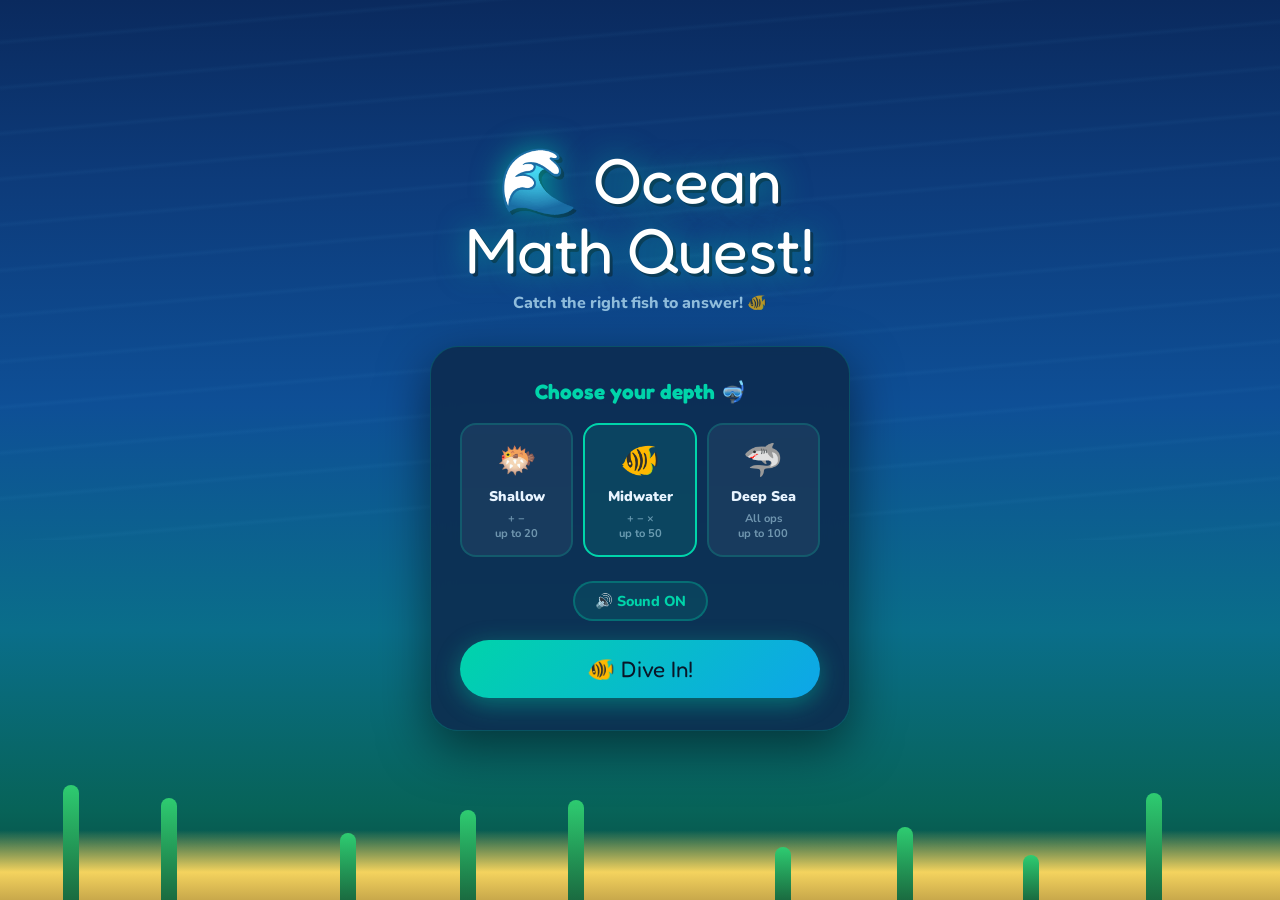
==== ocean-math/index.html @ 0ed32ab5 "Initial commit: Added all mini-game projects" ====
<!DOCTYPE html>
<html lang="en">
<head>
  <meta charset="UTF-8" />
  <meta name="viewport" content="width=device-width, initial-scale=1.0" />
  <title>🐠 Ocean Math Quest!</title>
  <link href="https://fonts.googleapis.com/css2?family=Fredoka+One&family=Nunito:wght@700;800;900&display=swap" rel="stylesheet" />
  <link rel="stylesheet" href="style.css" />
</head>
<body>

  <!-- Ambient Ocean Background Elements -->
  <div class="ocean-bg"></div>
  <div class="rays"></div>
  <div class="sand-floor"></div>
  <div class="feedback-pop" id="feedback-pop">🎉</div>
  <div class="streak-pop" id="streak-pop"><span class="sn" id="streak-num">3</span>🔥 Streak!</div>

  <!-- Main Menu Screen -->
  <div class="screen active" id="start">
    <div class="logo">🌊 Ocean<br>Math Quest!</div>
    <div class="sub">Catch the right fish to answer! 🐠</div>
    <div class="start-card">
      <h2>Choose your depth 🤿</h2>
      <div class="level-btns">
        <button class="lvl-btn" data-lv="1" onclick="pickLevel(1)">
          <span class="lv-icon">🐡</span><span>Shallow</span>
          <span style="font-size:0.7rem;color:rgba(200,240,255,0.5);font-weight:700">+  −<br>up to 20</span>
        </button>
        <button class="lvl-btn picked" data-lv="2" onclick="pickLevel(2)">
          <span class="lv-icon">🐠</span><span>Midwater</span>
          <span style="font-size:0.7rem;color:rgba(200,240,255,0.5);font-weight:700">+  −  ×<br>up to 50</span>
        </button>
        <button class="lvl-btn" data-lv="3" onclick="pickLevel(3)">
          <span class="lv-icon">🦈</span><span>Deep Sea</span>
          <span style="font-size:0.7rem;color:rgba(200,240,255,0.5);font-weight:700">All ops<br>up to 100</span>
        </button>
      </div>
      <div class="sound-row">
        <button class="sound-toggle" id="sound-btn" onclick="toggleSound()">🔊 Sound ON</button>
      </div>
      <button class="btn-play" onclick="startGame()">🐠 Dive In!</button>
    </div>
  </div>

  <!-- Active Gameplay Screen -->
  <div class="screen" id="game">
    <div class="hud">
      <div class="hud-item">⭐ <span id="hud-score">0</span></div>
      <div class="hud-item">Q <span id="hud-q">1</span>/10</div>
      <div class="hud-item">❤️ <span id="hud-lives">❤️❤️❤️</span></div>
    </div>
    <div class="timer-wrap">
      <div class="timer-fill" id="timer-fill" style="width:100%"></div>
    </div>
    <div class="q-card">
      <div class="q-badge" id="q-badge">Addition ➕</div>
      <div class="q-text" id="q-text">— + — = <span class="q-mark">?</span></div>
    </div>
    <div class="fish-grid" id="fish-grid"></div>
  </div>

  <!-- End / Victory Screen -->
  <div class="screen" id="win">
    <div class="win-card">
      <div class="win-trophy" id="win-trophy">🏆</div>
      <div class="win-title" id="win-title">Incredible!</div>
      <div class="win-sub" id="win-sub">You conquered the ocean!</div>
      <div class="win-stars" id="win-stars">⭐⭐⭐</div>
      <div class="stats-row">
        <div class="stat-box"><span class="sv sv-teal" id="ws-c">0</span><span class="sl">Correct</span></div>
        <div class="stat-box"><span class="sv sv-coral" id="ws-w">0</span><span class="sl">Wrong</span></div>
        <div class="stat-box"><span class="sv sv-gold" id="ws-s">0</span><span class="sl">Score</span></div>
      </div>
      <button class="btn-again" onclick="startGame()">🌊 Play Again!</button>
      <button class="btn-menu" onclick="showMenu()">Back to Menu</button>
    </div>
  </div>

  <script src="script.js"></script>
</body>
</html>
---- ocean-math/style.css ----
*, *::before, *::after { 
  box-sizing: border-box; 
  margin: 0; 
  padding: 0; 
}

:root {
  --deep:    #0a1628;
  --ocean1:  #0d2b4e;
  --teal:    #00d4aa;
  --coral:   #ff6b6b;
  --yellow:  #ffd700;
  --text:    #e8f4ff;
  --card:    rgba(13,43,78,0.88);
  --radius:  22px;
}

body {
  font-family: 'Nunito', sans-serif;
  background: var(--deep);
  color: var(--text);
  min-height: 100vh;
  overflow-x: hidden;
  position: relative;
}

.ocean-bg { 
  position: fixed; 
  inset: 0; 
  z-index: 0; 
  background: linear-gradient(180deg,#0a2a5e 0%,#0d3b7a 20%,#0e4f96 45%,#0a6e8a 70%,#076358 90%,#074a40 100%); 
}

.rays { 
  position: fixed; 
  top: 0; 
  left: 0; 
  right: 0; 
  height: 60%; 
  z-index: 1; 
  pointer-events: none; 
  background: repeating-linear-gradient(175deg,transparent 0%,transparent 6%,rgba(100,200,255,0.04) 6.5%,transparent 7%); 
  animation: rayShift 8s ease-in-out infinite alternate; 
}

@keyframes rayShift { 
  from { opacity: 0.6; transform: skewX(-2deg); } 
  to { opacity: 1; transform: skewX(2deg); } 
}

.bubble { 
  position: fixed; 
  border-radius: 50%; 
  border: 1.5px solid rgba(255,255,255,0.25); 
  background: rgba(255,255,255,0.06); 
  z-index: 2; 
  pointer-events: none; 
  animation: riseUp linear infinite; 
}

@keyframes riseUp { 
  0% { transform: translateY(0) translateX(0); opacity: 0; } 
  10% { opacity: 0.6; } 
  90% { opacity: 0.3; } 
  100% { transform: translateY(-110vh) translateX(20px); opacity: 0; } 
}

.weed { 
  position: fixed; 
  bottom: 0; 
  width: 16px; 
  background: linear-gradient(to top,#1a6b40,#2ecc71); 
  border-radius: 10px 10px 0 0; 
  z-index: 2; 
  pointer-events: none; 
  transform-origin: bottom center; 
  animation: sway 3s ease-in-out infinite alternate; 
}

@keyframes sway { 
  from { transform: rotate(-8deg); } 
  to { transform: rotate(8deg); } 
}

.fish-deco { 
  position: fixed; 
  font-size: 1.8rem; 
  z-index: 3; 
  pointer-events: none; 
  animation: swim linear infinite; 
}

@keyframes swim { 
  0% { transform: translateX(0) scaleX(1); opacity: 0; } 
  5% { opacity: 1; } 
  49% { transform: translateX(var(--d)) scaleX(1); opacity: 1; } 
  50% { transform: translateX(var(--d)) scaleX(-1); } 
  95% { transform: translateX(0) scaleX(-1); opacity: 1; } 
  100% { opacity: 0; } 
}

.sand-floor { 
  position: fixed; 
  bottom: 0; 
  left: 0; 
  right: 0; 
  height: 70px; 
  background: linear-gradient(to top,#c8a84b,#f4d35e 40%,transparent); 
  z-index: 2; 
}

.screen { 
  display: none; 
  position: relative; 
  z-index: 10; 
  min-height: 100vh; 
  padding: 1.5rem 1rem 3rem; 
  align-items: center; 
  justify-content: center; 
  flex-direction: column; 
}

.screen.active { 
  display: flex; 
}

#start .logo { 
  font-family: 'Fredoka One', cursive; 
  font-size: clamp(2.6rem,8vw,4rem); 
  text-align: center; 
  line-height: 1.1; 
  margin-bottom: 6px; 
  color: #fff; 
  text-shadow: 0 0 30px rgba(0,212,170,0.6), 3px 3px 0 var(--ocean1); 
}

#start .sub { 
  font-size: 1rem; 
  font-weight: 800; 
  color: rgba(200,240,255,0.7); 
  text-align: center; 
  margin-bottom: 2rem; 
}

.start-card { 
  background: var(--card); 
  backdrop-filter: blur(12px); 
  border: 1px solid rgba(0,212,170,0.2); 
  border-radius: 28px; 
  padding: 2rem 1.8rem; 
  max-width: 420px; 
  width: 100%; 
  box-shadow: 0 16px 50px rgba(0,0,0,0.5); 
  text-align: center; 
}

.start-card h2 { 
  font-family: 'Fredoka One', cursive; 
  font-size: 1.3rem; 
  color: var(--teal); 
  margin-bottom: 1.2rem; 
}

.level-btns { 
  display: grid; 
  grid-template-columns: 1fr 1fr 1fr; 
  gap: 10px; 
  margin-bottom: 1.5rem; 
}

.lvl-btn { 
  border: 2px solid rgba(0,212,170,0.2); 
  border-radius: 16px; 
  padding: 14px 6px; 
  font-family: 'Nunito', sans-serif; 
  font-size: 0.88rem; 
  font-weight: 900; 
  cursor: pointer; 
  transition: transform 0.15s, border-color 0.2s; 
  display: flex; 
  flex-direction: column; 
  align-items: center; 
  gap: 5px; 
  background: rgba(255,255,255,0.05); 
  color: var(--text); 
}

.lvl-btn .lv-icon { 
  font-size: 2rem; 
}

.lvl-btn:hover { 
  transform: translateY(-3px); 
  border-color: var(--teal); 
}

.lvl-btn.picked { 
  border-color: var(--teal); 
  background: rgba(0,212,170,0.12); 
}

.sound-row { 
  display: flex; 
  align-items: center; 
  justify-content: center; 
  margin-bottom: 1.2rem; 
}

.sound-toggle { 
  background: rgba(0,212,170,0.1); 
  border: 2px solid rgba(0,212,170,0.3); 
  border-radius: 99px; 
  padding: 8px 20px; 
  font-family: 'Nunito', sans-serif; 
  font-size: 0.9rem; 
  font-weight: 800; 
  color: var(--teal); 
  cursor: pointer; 
  transition: all 0.2s; 
}

.sound-toggle.muted { 
  border-color: rgba(255,255,255,0.15); 
  color: #555; 
  background: rgba(255,255,255,0.04); 
}

.btn-play { 
  background: linear-gradient(135deg,var(--teal),#0ea5e9); 
  color: var(--deep); 
  border: none; 
  border-radius: 99px; 
  padding: 15px 40px; 
  font-family: 'Fredoka One', cursive; 
  font-size: 1.4rem; 
  cursor: pointer; 
  width: 100%; 
  box-shadow: 0 6px 24px rgba(0,212,170,0.4); 
  transition: transform 0.15s, box-shadow 0.15s; 
}

.btn-play:hover { 
  transform: translateY(-3px); 
  box-shadow: 0 10px 32px rgba(0,212,170,0.55); 
}

.btn-play:active { 
  transform: scale(0.97); 
}

#game { 
  padding-bottom: 90px; 
}

.hud { 
  display: flex; 
  justify-content: space-between; 
  align-items: center; 
  padding: 10px 16px; 
  background: rgba(10,22,40,0.7); 
  backdrop-filter: blur(8px); 
  border: 1px solid rgba(0,212,170,0.15); 
  border-radius: 99px; 
  margin-bottom: 1rem; 
  box-shadow: 0 4px 20px rgba(0,0,0,0.3); 
  flex-wrap: wrap; 
  gap: 6px; 
  max-width: 520px; 
  width: 100%; 
}

.hud-item { 
  font-size: 1rem; 
  font-weight: 900; 
  color: var(--text); 
}

.hud-item span { 
  color: var(--teal); 
}

.timer-wrap { 
  max-width: 520px; 
  width: 100%; 
  background: rgba(0,0,0,0.3); 
  border-radius: 99px; 
  height: 12px; 
  margin-bottom: 1rem; 
  overflow: hidden; 
}

.timer-fill { 
  height: 100%; 
  border-radius: 99px; 
  background: linear-gradient(90deg,var(--teal),#0ea5e9); 
  transition: width 0.1s linear, background 0.5s; 
}

.q-card { 
  background: var(--card); 
  backdrop-filter: blur(10px); 
  border: 1px solid rgba(0,212,170,0.2); 
  border-radius: 28px; 
  padding: 1.8rem 1.5rem 1.2rem; 
  text-align: center; 
  margin-bottom: 1.2rem; 
  box-shadow: 0 8px 40px rgba(0,0,0,0.4); 
  max-width: 520px; 
  width: 100%; 
  position: relative; 
  overflow: hidden; 
}

.q-card::before { 
  content: ''; 
  position: absolute; 
  top: 0; left: 0; right: 0; 
  height: 5px; 
  background: linear-gradient(90deg,var(--teal),#0ea5e9,var(--coral),var(--yellow),var(--teal)); 
  background-size: 200%; 
  animation: shimmer 3s linear infinite; 
}

@keyframes shimmer { 
  from { background-position: 0% } 
  to { background-position: 200% } 
}

.q-badge { 
  display: inline-block; 
  background: rgba(0,212,170,0.12); 
  color: var(--teal); 
  font-family: 'Fredoka One', cursive; 
  font-size: 0.85rem; 
  padding: 4px 14px; 
  border-radius: 99px; 
  margin-bottom: 10px; 
  border: 1px solid rgba(0,212,170,0.25); 
}

.q-text { 
  font-family: 'Fredoka One', cursive; 
  font-size: clamp(2.2rem,7vw,3.4rem); 
  color: #fff; 
  line-height: 1.1; 
}

.q-text .op-sym { 
  color: var(--teal); 
}

.q-text .q-mark { 
  color: var(--yellow); 
}

.fish-grid { 
  display: grid; 
  grid-template-columns: repeat(2,1fr); 
  gap: 14px; 
  max-width: 520px; 
  width: 100%; 
  margin-bottom: 1rem; 
}

.fish-btn { 
  background: var(--card); 
  backdrop-filter: blur(8px); 
  border: 2px solid rgba(0,212,170,0.2); 
  border-radius: 20px; 
  padding: 0; 
  cursor: pointer; 
  overflow: hidden; 
  transition: transform 0.15s, border-color 0.2s, box-shadow 0.2s; 
  animation: riseChoice 0.4s cubic-bezier(0.34,1.56,0.64,1) both; 
  box-shadow: 0 4px 16px rgba(0,0,0,0.3); 
}

.fish-btn:nth-child(1){animation-delay:0s} 
.fish-btn:nth-child(2){animation-delay:0.08s} 
.fish-btn:nth-child(3){animation-delay:0.16s} 
.fish-btn:nth-child(4){animation-delay:0.24s}

@keyframes riseChoice { 
  from { transform: translateY(20px) scale(0.9); opacity: 0; } 
  to { transform: translateY(0) scale(1); opacity: 1; } 
}

.fish-btn:hover:not(:disabled) { 
  transform: translateY(-4px) scale(1.03); 
  border-color: var(--teal); 
  box-shadow: 0 8px 28px rgba(0,212,170,0.25); 
}

.fish-btn:active:not(:disabled) { 
  transform: scale(0.96); 
}

.fish-inner { 
  padding: 20px 12px; 
  display: flex; 
  flex-direction: column; 
  align-items: center; 
  gap: 6px; 
}

.fish-emoji { 
  font-size: 2.4rem; 
  transition: transform 0.2s; 
}

.fish-btn:hover .fish-emoji { 
  transform: rotate(-10deg) scale(1.15); 
}

.fish-num { 
  font-family: 'Fredoka One', cursive; 
  font-size: 2rem; 
  color: #fff; 
}

.fish-btn.correct-fish { 
  border-color: var(--teal); 
  background: rgba(0,212,170,0.15); 
  animation: correctPop 0.5s cubic-bezier(0.34,1.56,0.64,1); 
}

@keyframes correctPop { 
  0% { transform: scale(1) } 
  40% { transform: scale(1.18) } 
  100% { transform: scale(1) } 
}

.fish-btn.wrong-fish { 
  border-color: var(--coral); 
  background: rgba(255,107,107,0.12); 
  animation: wrongShake 0.35s; 
}

@keyframes wrongShake { 
  0%,100% { transform: translateX(0) } 
  25% { transform: translateX(-8px) } 
  75% { transform: translateX(8px) } 
}

.feedback-pop { 
  position: fixed; 
  top: 18%; left: 50%; 
  transform: translateX(-50%) scale(0); 
  background: rgba(10,22,40,0.92); 
  backdrop-filter: blur(12px); 
  border: 1.5px solid rgba(0,212,170,0.3); 
  border-radius: 99px; 
  padding: 12px 30px; 
  font-family: 'Fredoka One', cursive; 
  font-size: 1.5rem; 
  color: #fff; 
  box-shadow: 0 8px 32px rgba(0,0,0,0.4); 
  z-index: 500; 
  pointer-events: none; 
  transition: transform 0.25s cubic-bezier(0.34,1.56,0.64,1); 
}

.feedback-pop.show { 
  transform: translateX(-50%) scale(1); 
}

.streak-pop { 
  position: fixed; 
  top: 10%; right: 12px; 
  background: linear-gradient(135deg,#ff6b6b,var(--yellow)); 
  color: var(--deep); 
  border-radius: 18px; 
  padding: 10px 16px; 
  font-family: 'Fredoka One', cursive; 
  font-size: 1rem; 
  text-align: center; 
  z-index: 400; 
  transform: scale(0); 
  transition: transform 0.3s cubic-bezier(0.34,1.56,0.64,1); 
  box-shadow: 0 4px 20px rgba(255,215,0,0.4); 
}

.streak-pop.show { 
  transform: scale(1); 
}

.streak-pop .sn { 
  font-size: 1.8rem; 
  display: block; 
}

.burst-bubble { 
  position: fixed; 
  border-radius: 50%; 
  border: 2px solid rgba(255,255,255,0.5); 
  background: rgba(255,255,255,0.15); 
  pointer-events: none; 
  z-index: 999; 
  animation: burstOut 0.7s ease-out forwards; 
}

@keyframes burstOut { 
  0% { transform: scale(0.2); opacity: 1 } 
  100% { transform: scale(2.5); opacity: 0 } 
}

.particle { 
  position: fixed; 
  border-radius: 50%; 
  pointer-events: none; 
  z-index: 999; 
  animation: particleFly 0.9s ease-out forwards; 
}

@keyframes particleFly { 
  0% { transform: translate(0,0) scale(1); opacity: 1 } 
  100% { transform: translate(var(--tx),var(--ty)) scale(0); opacity: 0 } 
}

#win { 
  padding: 2rem 1rem 3rem; 
}

.win-card { 
  background: var(--card); 
  backdrop-filter: blur(14px); 
  border: 1px solid rgba(0,212,170,0.25); 
  border-radius: 28px; 
  padding: 2.5rem 2rem; 
  max-width: 440px; 
  width: 100%; 
  text-align: center; 
  box-shadow: 0 16px 60px rgba(0,0,0,0.5); 
}

.win-trophy { 
  font-size: 5rem; 
  margin-bottom: 0.5rem; 
  animation: splashIn 0.6s cubic-bezier(0.34,1.56,0.64,1); 
}

@keyframes splashIn { 
  from { transform: scale(0) rotate(-30deg) } 
  to { transform: scale(1) rotate(0) } 
}

.win-title { 
  font-family: 'Fredoka One', cursive; 
  font-size: 2.2rem; 
  color: var(--teal); 
  margin-bottom: 6px; 
}

.win-sub { 
  font-size: 0.95rem; 
  font-weight: 800; 
  color: rgba(200,240,255,0.6); 
  margin-bottom: 1.5rem; 
}

.win-stars { 
  font-size: 2.4rem; 
  margin-bottom: 1.2rem; 
  letter-spacing: 4px; 
}

.stats-row { 
  display: flex; 
  gap: 10px; 
  justify-content: center; 
  margin-bottom: 1.5rem; 
}

.stat-box { 
  flex: 1; 
  background: rgba(255,255,255,0.05); 
  border: 1px solid rgba(255,255,255,0.1); 
  border-radius: 16px; 
  padding: 14px 8px; 
}

.stat-box .sv { 
  font-family: 'Fredoka One', cursive; 
  font-size: 2rem; 
  display: block; 
}

.stat-box .sl { 
  font-size: 0.72rem; 
  font-weight: 800; 
  color: rgba(200,240,255,0.5); 
}

.sv-teal { color: var(--teal) } 
.sv-coral { color: var(--coral) } 
.sv-gold { color: var(--yellow) }

.btn-again { 
  background: linear-gradient(135deg,var(--teal),#0ea5e9); 
  color: var(--deep); 
  border: none; 
  border-radius: 99px; 
  padding: 14px 36px; 
  font-family: 'Fredoka One', cursive; 
  font-size: 1.3rem; 
  cursor: pointer; 
  width: 100%; 
  box-shadow: 0 6px 24px rgba(0,212,170,0.4); 
  transition: transform 0.15s; 
  margin-bottom: 10px; 
}

.btn-again:hover { 
  transform: translateY(-2px); 
}

.btn-menu { 
  background: none; 
  border: 1px solid rgba(255,255,255,0.15); 
  border-radius: 99px; 
  padding: 10px 28px; 
  font-family: 'Nunito', sans-serif; 
  font-size: 1rem; 
  font-weight: 800; 
  color: rgba(200,240,255,0.6); 
  cursor: pointer; 
  width: 100%; 
  transition: border-color 0.2s; 
}

.btn-menu:hover { 
  border-color: rgba(255,255,255,0.35); 
}
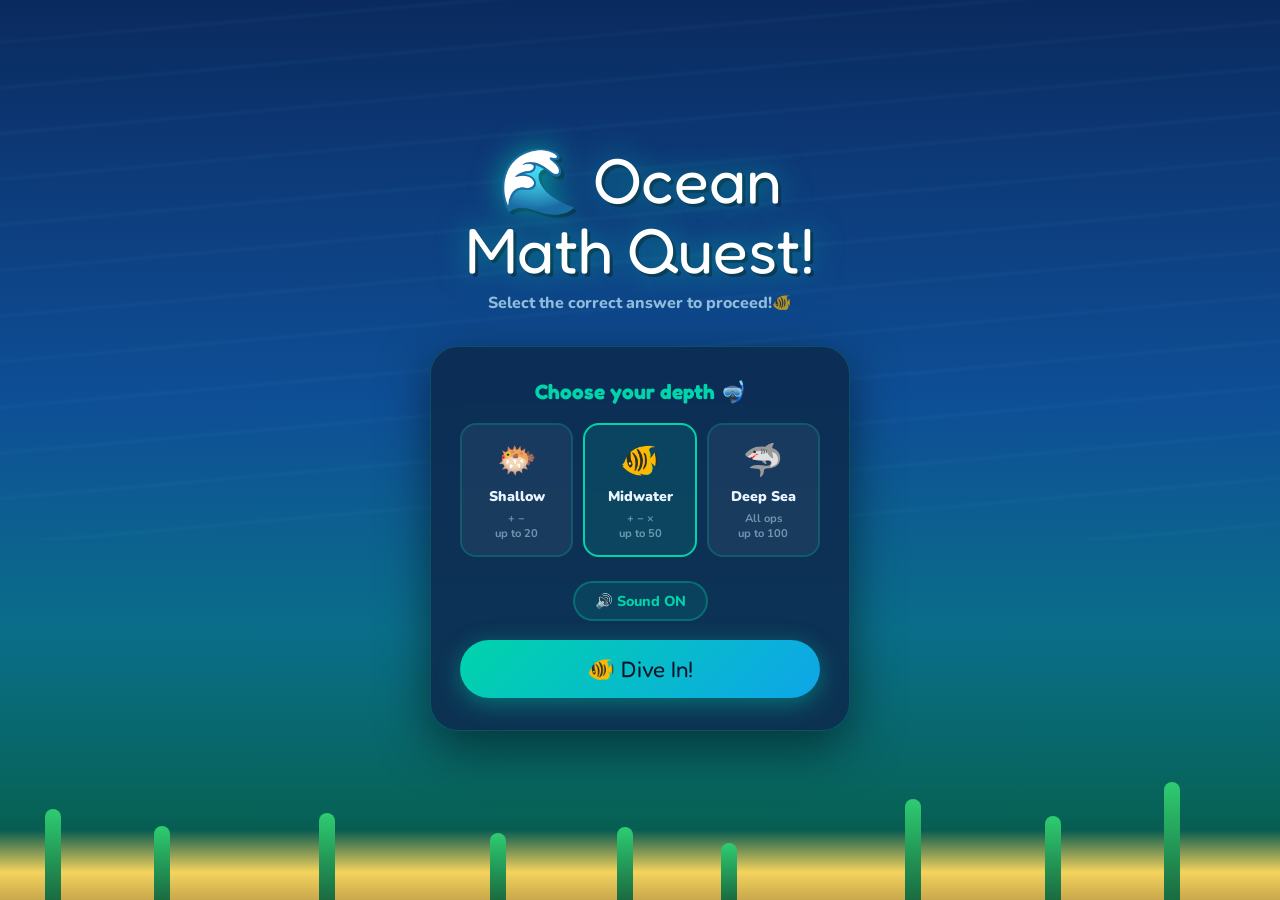
==== commit 0afee4cc: "Add and update kido-mini-games collection" ====
--- a/ocean-math/index.html
+++ b/ocean-math/index.html
@@ -19,7 +19,7 @@
   <!-- Main Menu Screen -->
   <div class="screen active" id="start">
     <div class="logo">🌊 Ocean<br>Math Quest!</div>
-    <div class="sub">Catch the right fish to answer! 🐠</div>
+    <div class="sub">Select the correct answer to proceed!🐠</div>
     <div class="start-card">
       <h2>Choose your depth 🤿</h2>
       <div class="level-btns">
